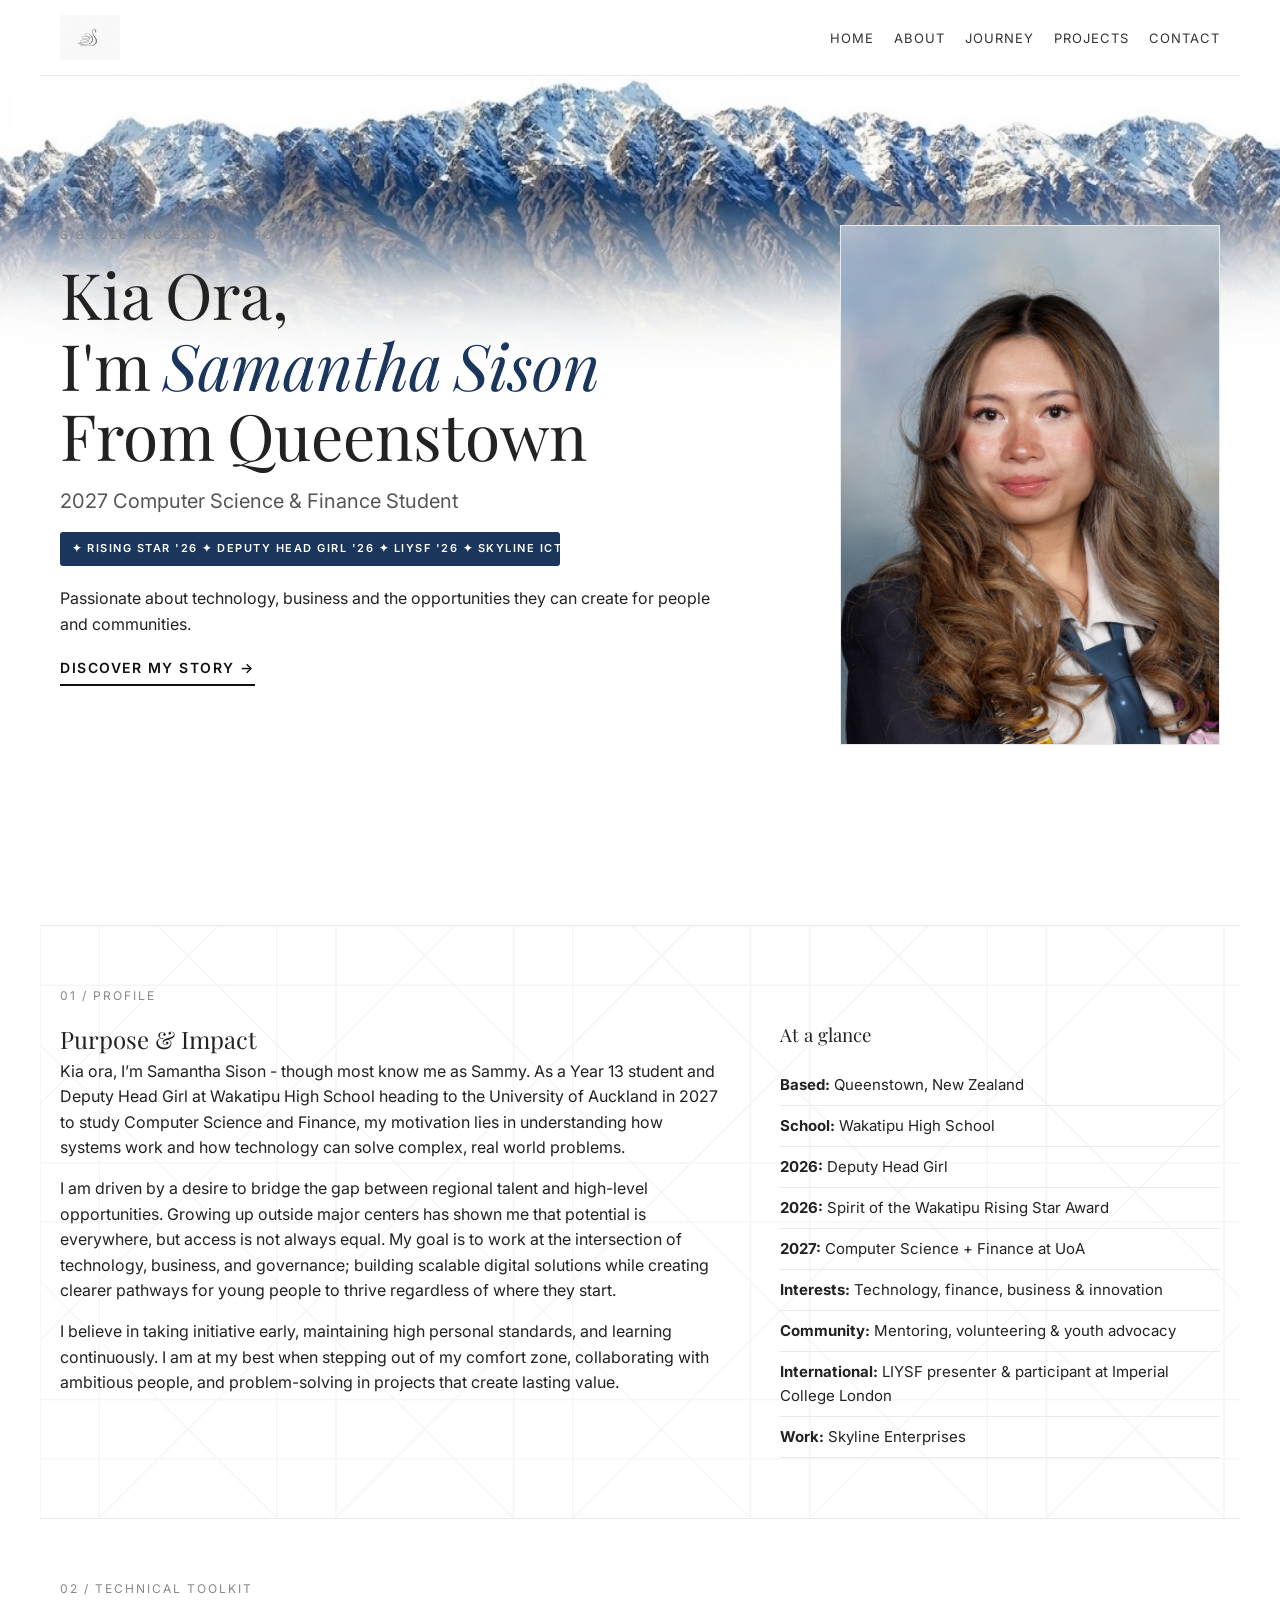
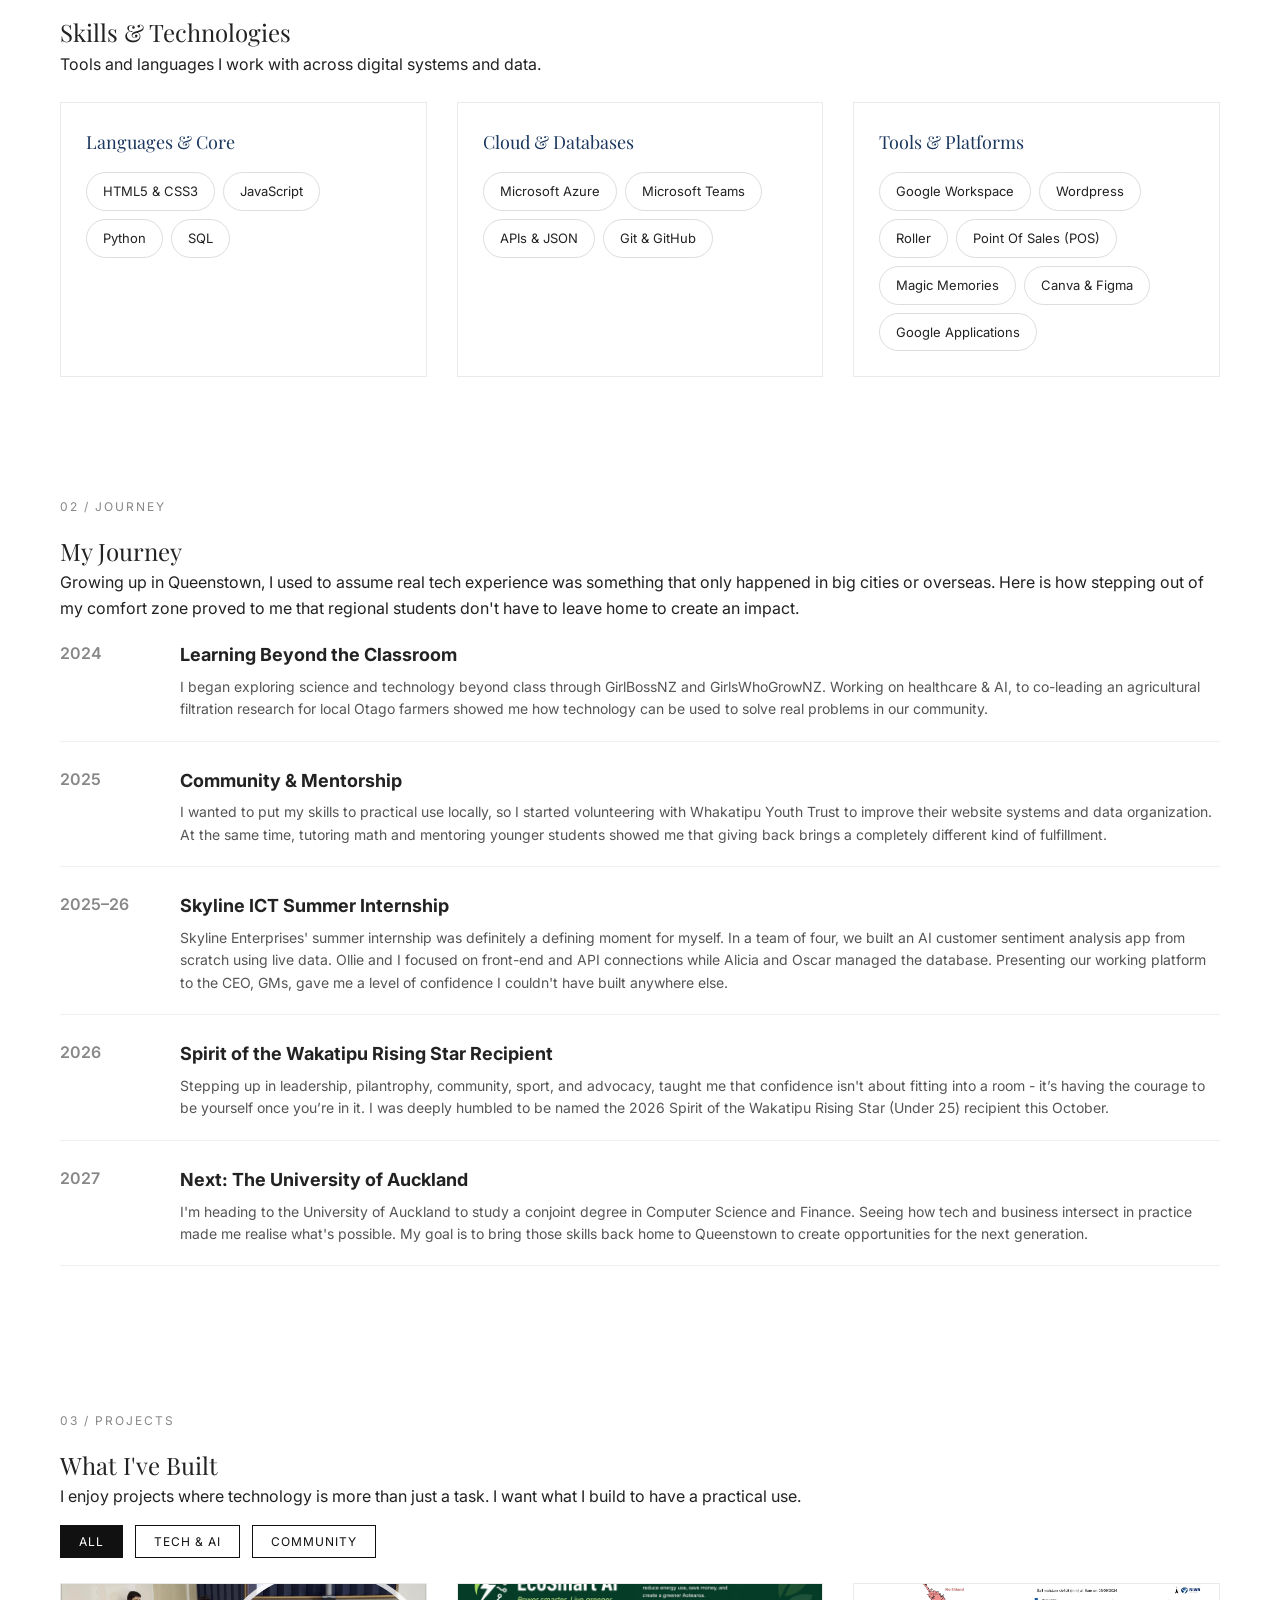
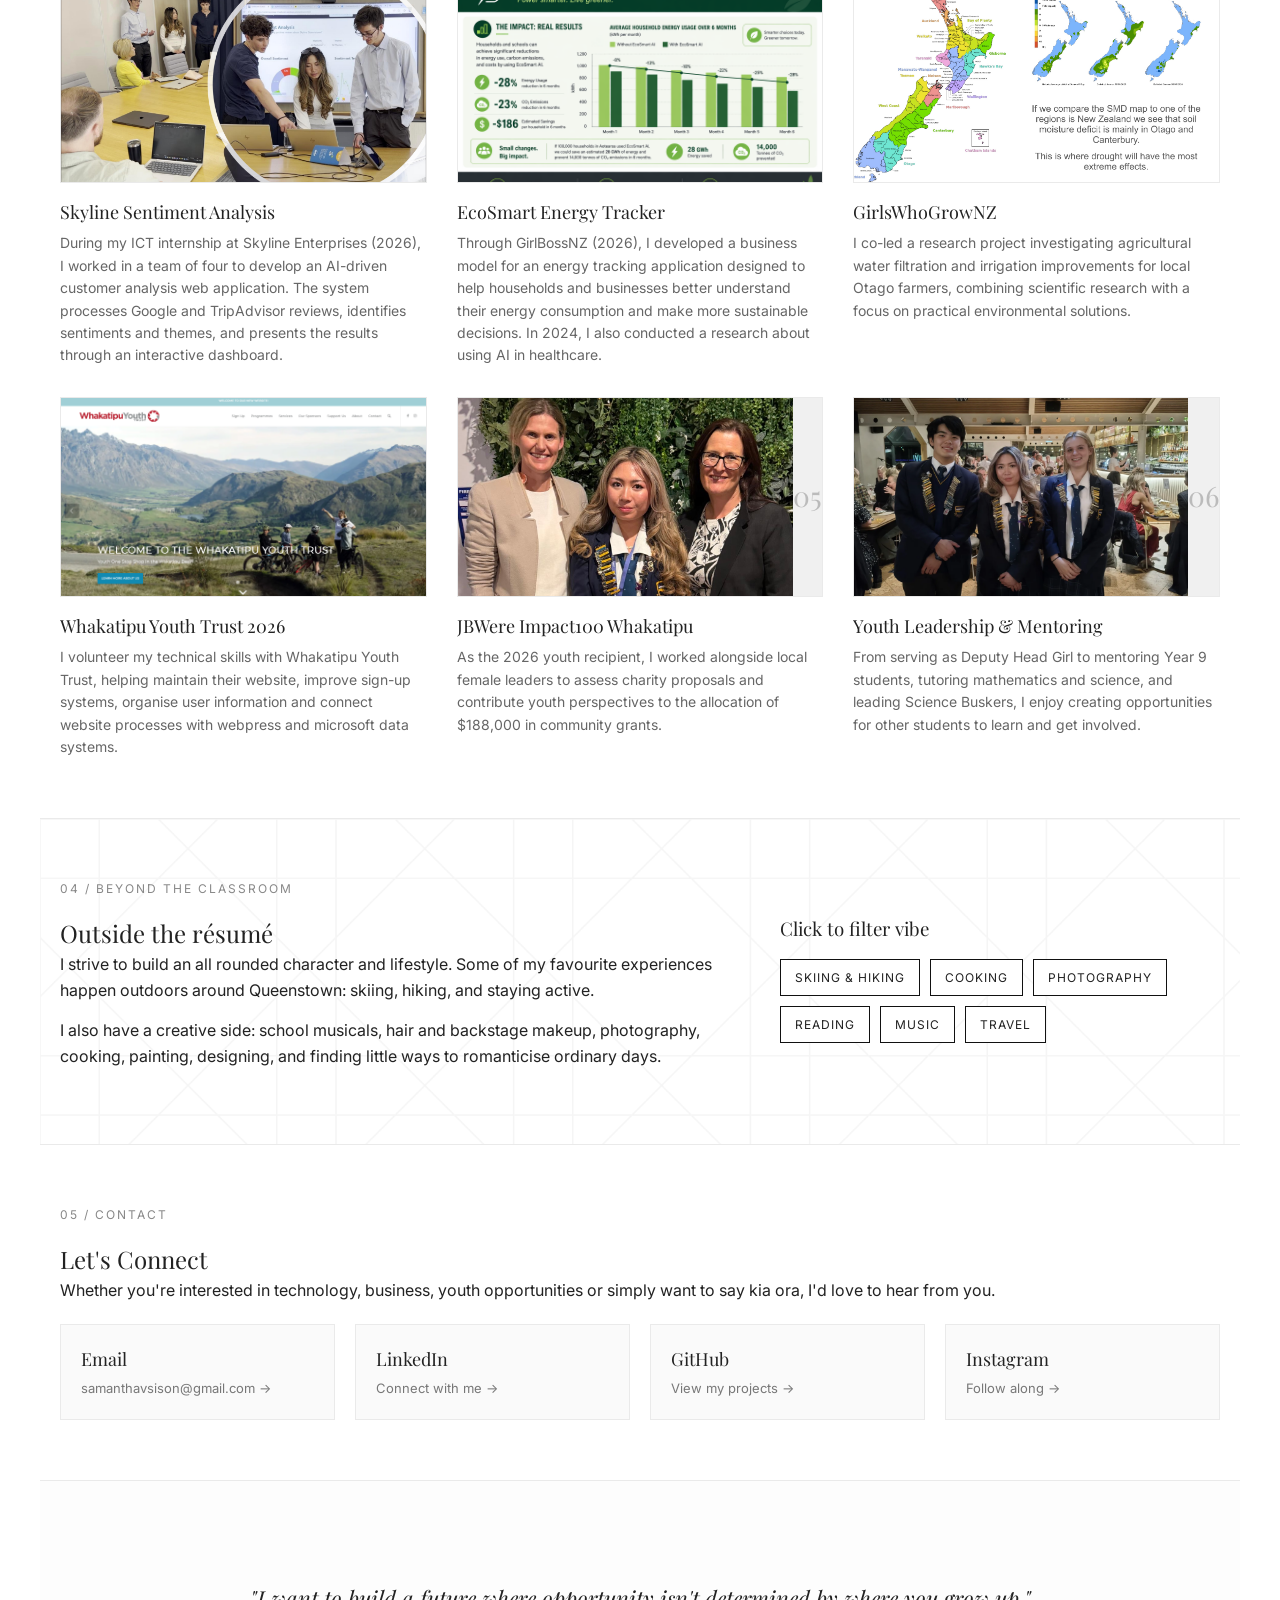
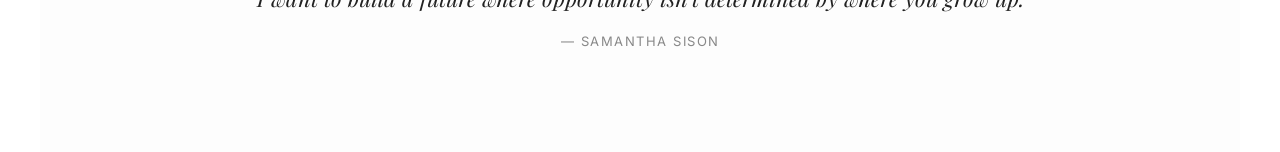
==== notes.html @ 43eec43d "took lido's advice of making my Purpose & Impact section more interesting and interactive." ====
<!DOCTYPE html>
<html lang="en">
<head>
    <meta charset="UTF-8">
    <meta name="viewport" content="width=device-width, initial-scale=1.0">
    <title>Samantha Sison — Portfolio</title>
    
    <!-- Connect Google Fonts -->
    <link rel="preconnect" href="https://fonts.googleapis.com">
    <link rel="preconnect" href="https://fonts.gstatic.com" crossorigin>
    <link href="https://fonts.googleapis.com/css2?family=Inter:wght@300;400;500;600&family=Playfair+Display:ital,wght@0,400;0,600;1,400&display=swap" rel="stylesheet">

    <link rel="stylesheet" href="style.css">
</head>

<body>
    <div id="progress-bar"></div>

    <header>
        <div class="logo-area">
            <img src="assets/portfolio-web-logo.jpg" alt="Samantha Sison Logo" class="logo">
        </div> 
        <nav>
            <ul>
                <li><a href="#hero">Home</a></li>
                <li><a href="#about">About</a></li>
                <li><a href="#journey">Journey</a></li>
                <li><a href="#projects">Projects</a></li>
                <li><a href="#contact">Contact</a></li>
            </ul>
        </nav>
    </header>

    <main>

        <section id="hero">
            <div class="hero-mountain-banner">
                <img src="assets/final-remarkables-mountain.jpg" alt="The Remarkables Mountain Range" class="mountain-img">
            </div>

            <div class="hero-content">
                <span class="section-tag">S/S 2026 PROFESSIONAL PORTFOLIO</span>

                <h1 class="hero-title" id="word-by-word-title">
                    Kia Ora,<br>
                    I'm <em>Samantha Sison</em><br>
                    From Queenstown
                </h1>

                <p class="hero-editorial-lead">2027 Computer Science & Finance Student</p>

                <!-- hero ticker belt chain -->
                <div class="hero-ticker-wrap">
                    <div class="hero-ticker-move">
                        <span>✦ RISING STAR '26 ✦ DEPUTY HEAD GIRL '26 ✦ LIYSF '26 ✦ SKYLINE ICT INTERN '26 ✦</span>
                        <span>✦ RISING STAR '26 ✦ DEPUTY HEAD GIRL '26 ✦ LIYSF '26 ✦ SKYLINE ICT INTERN '26 ✦</span>
                    </div>
                </div>

                <p class="hero-intro">
                    Passionate about technology, business and the opportunities they can create for people and communities.
                </p>

                <a href="#about" class="hero-link">
                    Discover My Story &rarr;
                </a>
            </div>

            <div class="hero-image-wrapper">
                <img src="assets/y13photo.jpeg" alt="Samantha Sison" class="hero-img">
            </div>
        </section>

        
        <!-- section alternate = have the geometric background design. can apply to anything -->
        <section id="about" class="section-about section-alternate">
            <span class="section-tag">01 / Profile</span>

            <div class="about">
                <div class="about-txt reveal">
                    <h2>Purpose & Impact</h2>

                <p>
                    Kia ora, I’m Samantha Sison - though most know me as Sammy. As a Year 13 student 
                    and Deputy Head Girl at Wakatipu High School heading to the University of Auckland 
                    in 2027 to study Computer Science and Finance, my motivation lies in understanding 
                    how systems work and how technology can solve complex, real world problems.
                </p>

                <p>
                    I am driven by a desire to bridge the gap between regional talent and high-level 
                    opportunities. Growing up outside major centers has shown me that potential 
                    is everywhere, but access is not always equal. My goal is to work at the 
                    intersection of technology, business, and governance; building scalable digital solutions 
                    while creating clearer pathways for young people to thrive regardless of where they start.
                </p>

                <p>
                    I believe in taking initiative early, maintaining high personal standards, and learning 
                    continuously. I am at my best when stepping out of my comfort zone, collaborating 
                    with ambitious people, and problem-solving in projects that create lasting value.
                </p>
                </div>

                <div class="contribution reveal">
                    <h3>At a glance</h3>

                    <ul class="contribution-list">
                        <li><strong>Based:</strong> Queenstown, New Zealand</li>
                        <li><strong>School:</strong> Wakatipu High School</li>
                        <li><strong>2026:</strong> Deputy Head Girl</li>
                        <li><strong>2026:</strong> Spirit of the Wakatipu Rising Star Award</li>
                        <li><strong>2027:</strong> Computer Science + Finance at UoA</li>
                        <li><strong>Interests:</strong> Technology, finance, business & innovation</li>
                        <li><strong>Community:</strong> Mentoring, volunteering & youth advocacy</li>
                        <li><strong>International:</strong> LIYSF presenter & participant at Imperial College London</li>
                        <li><strong>Work:</strong> Skyline Enterprises</li>
                    </ul>
                </div>
            </div>
        </section>

        <section id="skills" class="section-skills">
            <span class="section-tag">02 / Technical Toolkit</span>
            <h2>Skills & Technologies</h2>
            <p class="section-intro">Tools and languages I work with across digital systems and data.</p>

            <div class="skills-grid">
                <div class="skill-category reveal">
                    <h3>Languages & Core</h3>
                    <div class="skill-badges">
                        <span class="skill-pill" title="Used in web development & throughout NCEA L1-3">HTML5 & CSS3</span>
                        <span class="skill-pill" title="DOM manipulation, animations & filtering">JavaScript</span>
                        <span class="skill-pill" title="Used in web development, database integraiton, & throughout NCEA L1-3">Python</span>
                        <span class="skill-pill" title="Basic database queries">SQL</span>
                    </div>
                </div>

                <div class="skill-category reveal">
                    <h3>Cloud & Databases</h3>
                    <div class="skill-badges">
                        <span class="skill-pill" title="Azure DB & Blob Storage during Skyline ICT Internship">Microsoft Azure</span>
                        <span class="skill-pill" title="Work responsibility, communication, and organisation at Skyline 2022-2026 ">Microsoft Teams</span>
                        <span class="skill-pill" title="REST API integrations">APIs & JSON</span>
                        <span class="skill-pill" title="Version control & deployment">Git & GitHub</span>
                    </div>
                </div>

                <div class="skill-category reveal">
                    <h3>Tools & Platforms</h3>
                    <div class="skill-badges">
                        <span class="skill-pill" title="Data management with Whakatipu Youth Trust">Google Workspace</span>
                        <span class="skill-pill" title="Website frontend management with Whakatipu Youth Trust">Wordpress</span>
                        <span class="skill-pill" title="Workflow & booking systems">Roller</span>
                        <span class="skill-pill" title="Retail systems">Point Of Sales (POS)</span>
                        <span class="skill-pill" title="Photo Booking & Printing System">Magic Memories</span>
                        <span class="skill-pill" title="Design & presentation tools">Canva & Figma</span>
                        <span class="skill-pill" title="Sheets, Drive, Forms, Sites, Docs, Slides, Calendar, Meet,">Google Applications</span>
                    </div>
                </div>
            </div>
        </section>

       <section id="journey" class="section-journey">
            <span class="section-tag">02 / Journey</span>

            <h2>My Journey</h2>

            <p class="section-intro">
                Growing up in Queenstown, I used to assume real tech experience was something that only happened in big cities or overseas. Here is how stepping out of my comfort zone proved to me that regional students don't have to leave home to create an impact.
            </p>

            <div class="timeline">

                <div class="timeline-element reveal">
                    <div class="time-year">2024</div>

                    <div class="time-content">
                        <h4>Learning Beyond the Classroom</h4>

                        <p>
                            I began exploring science and technology beyond class through GirlBossNZ and GirlsWhoGrowNZ. Working on healthcare & AI, to co-leading an agricultural filtration research for local Otago farmers showed me how technology can be used to solve real problems in our community.
                        </p>
                    </div>
                </div>


                <div class="timeline-element reveal">
                    <div class="time-year">2025</div>

                    <div class="time-content">
                        <h4>Community & Mentorship</h4>

                        <p>
                            I wanted to put my skills to practical use locally, so I started volunteering with Whakatipu Youth Trust to improve their website systems and data organization. At the same time, tutoring math and mentoring younger students showed me that giving back brings a completely different kind of fulfillment.
                        </p>
                    </div>
                </div>


                <div class="timeline-element reveal">
                    <div class="time-year">2025–26</div>

                    <div class="time-content">
                        <h4>Skyline ICT Summer Internship</h4>

                        <p>
                            Skyline Enterprises' summer internship was definitely a defining moment for myself. In a team of four, we built an AI customer sentiment analysis app from scratch using live data. Ollie and I focused on front-end and API connections while Alicia and Oscar managed the database. Presenting our working platform to the CEO, GMs, gave me a level of confidence I couldn't have built anywhere else.
                        </p>
                    </div>
                </div>


                <div class="timeline-element reveal">
                    <div class="time-year">2026</div>

                    <div class="time-content">
                        <h4>Spirit of the Wakatipu Rising Star Recipient</h4>

                        <p>
                            Stepping up in leadership, pilantrophy, community, sport, and advocacy, taught me that confidence isn't about fitting into a room - it’s having the courage to be yourself once you’re in it. I was deeply humbled to be named the 2026 Spirit of the Wakatipu Rising Star (Under 25) recipient this October.
                        </p>
                    </div>
                </div>


                <div class="timeline-element reveal">
                    <div class="time-year">2027</div>

                    <div class="time-content">
                        <h4>Next: The University of Auckland</h4>

                        <p>
                            I'm heading to the University of Auckland to study a conjoint degree in Computer Science and Finance. Seeing how tech and business intersect in practice made me realise what's possible. My goal is to bring those skills back home to Queenstown to create opportunities for the next generation.
                        </p>
                    </div>
                </div>

            </div>
        </section>


        
       <section id="projects" class="section-proj">

            <span class="section-tag">03 / Projects</span>

            <h2>What I've Built</h2>

            <p class="section-intro">
                I enjoy projects where technology is more than just a task.
                I want what I build to have a practical use.
            </p>

            <div class="filter-container">
                <button class="filter-btn active" onclick="filterProjects('all')">All</button>
                <button class="filter-btn" onclick="filterProjects('tech')">Tech & AI</button>
                <button class="filter-btn" onclick="filterProjects('community')">Community</button>
            </div>


            <div class="proj-cards">
                <!-- SKYLINE -->
                <div class="proj-card reveal" data-category="tech">
                    <div class="proj-img">
                        <!-- i removed the link that led to the skyline dashboard because this is privilaged confidential business information. based on the legalities of the concluded sentiments and therefore data. -->
                         <a href="https://skylineenterprises.co.nz/">
                            <img src="assets/skyline-internship.png"
                                alt="Skyline Sentiment Analysis Web Application">
                        </a>
                    </div>

                    <h3 class="proj-name">
                        Skyline Sentiment Analysis 
                    </h3>

                    <p class="proj-desc">
                        During my ICT internship at Skyline Enterprises (2026), I worked in a
                        team of four to develop an AI-driven customer analysis
                        web application. The system processes Google and TripAdvisor
                        reviews, identifies sentiments and themes, and presents the
                        results through an interactive dashboard.
                    </p>
                </div>

                <!-- ECOSMART -->
                <div class="proj-card reveal" data-category="tech">
                    <div class="proj-img">
                        <a href="https://www.girlboss.nz/">
                            <img src="assets/EcoSmartAIgraph.png"
                                alt="EcoSmart Energy Tracker concept">
                        </a>
                    </div>

                    <h3 class="proj-name">
                        EcoSmart Energy Tracker
                    </h3>

                    <p class="proj-desc">
                        Through GirlBossNZ (2026), I developed a business model for an
                        energy tracking application designed to help households and
                        businesses better understand their energy consumption and
                        make more sustainable decisions. In 2024, I also conducted a research about using AI in healthcare.
                    </p>
                </div>

                <!-- GIRLSWHO GROW -->
                <div class="proj-card reveal" data-category="tech">
                    <div class="proj-img">
                        <a href="https://girlswhogrow.co.nz/">
                            <img 
                                src="assets/Girls_who_grow.png"
                                alt="GirlsWhoGrowNZ project"
                            >
                        </a>
                    </div>

                    <h3 class="proj-name">
                        GirlsWhoGrowNZ
                    </h3>

                    <p class="proj-desc">
                        I co-led a research project investigating agricultural water
                        filtration and irrigation improvements for local Otago farmers,
                        combining scientific research with a focus on practical
                        environmental solutions.
                    </p>
                </div>

                <!-- WYT -->
                <div class="proj-card reveal" data-category="community">
                    <div class="proj-img">
                        <a href="https://whakatipuyouthtrust.org.nz/">
                            <img src="assets/WYT.png"
                            alt="Whakatipu Youth Trust">
                        </a>
                    </div>

                    <h3 class="proj-name">
                        Whakatipu Youth Trust 2026
                    </h3>

                    <p class="proj-desc">
                        I volunteer my technical skills with Whakatipu Youth Trust,
                        helping maintain their website, improve sign-up systems,
                        organise user information and connect website processes
                        with webpress and microsoft data systems.
                    </p>
                </div>

                <!-- IMPACT100 -->
                <div class="proj-card reveal" data-category="community">
                    <div class="proj-img">
                        <a href="https://www.impact100whakatipu.org/">
                            <img src="assets/final-impact100.jpg"
                            alt="Impact100 Whakatipu">
                        </a>
                        <div class="proj-num">05</div>
                    </div>

                    <h3 class="proj-name">
                        JBWere Impact100 Whakatipu
                    </h3>

                    <p class="proj-desc">
                        As the 2026 youth recipient, I worked alongside local female
                        leaders to assess charity proposals and contribute youth
                        perspectives to the allocation of $188,000 in community grants.
                    </p>
                </div>

                <!-- LEADERSHIP -->
                <div class="proj-card reveal" data-category="community">
                    <div class="proj-img">
                        <a href="https://www.wakatipu.school.nz/">
                            <img src="assets/winter_gala_head_students_whsfoundation.png"
                            alt="WHSfoundation winter gala">
                        </a>
                        <div class="proj-num">06</div>
                    </div>

                    <h3 class="proj-name">
                        Youth Leadership & Mentoring
                    </h3>

                    <p class="proj-desc">
                        From serving as Deputy Head Girl to mentoring Year 9 students,
                        tutoring mathematics and science, and leading Science Buskers,
                        I enjoy creating opportunities for other students to learn
                        and get involved.
                    </p>
                </div>
            </div>
        </section>

        <section id="interests" class="section-about section-alternate">
            <span class="section-tag">04 / Beyond the Classroom</span>
            <div class="about">
                <div class="about-txt reveal">
                    <h2>Outside the résumé</h2>

                    <p>
                        I strive to build an all rounded character and lifestyle. Some of my favourite experiences happen outdoors around Queenstown: skiing, hiking, and staying active.
                    </p>

                    <p>
                        I also have a creative side: school musicals, hair and backstage makeup, photography, cooking, painting, designing, and finding little ways to romanticise ordinary days.
                    </p>
                </div>

                <div class="contribution reveal">
                    <h3>Click to filter vibe</h3>

                    <div class="hobby-tags">
                        <span class="hobby-tag" onclick="alert('Fresh powder on the Remarkables!')">Skiing & Hiking</span>
                        <span class="hobby-tag" onclick="alert('Always experimenting with new recipes.')">Cooking</span>
                        <span class="hobby-tag" onclick="alert ('capturing moments around Queenstown.')">Photography</span>
                        <span class="hobby-tag" onclick="alert('Always reading a good book.')">Reading</span>
                        <span class="hobby-tag" onclick="alert('Curating playlists daily.')">Music</span>
                        <span class="hobby-tag" onclick="alert('Exploring new cultures and cities.')">Travel</span>
                    </div>
                </div>
            </div>
        </section>

        <section id="contact" class="section-contact">
            <span class="section-tag">05 / Contact</span>
            <h2>Let's Connect</h2>

            <p class="section-intro">
                Whether you're interested in technology, business, youth opportunities
                or simply want to say kia ora, I'd love to hear from you.
            </p>

            <div class="contacts-container">
                <a href="mailto:samanthavsison@gmail.com"
                    class="contact-card">
                    <h3>Email</h3>
                    <p>samanthavsison@gmail.com &rarr;</p>
                </a>

                <a href="https://www.linkedin.com/in/samantha-sison-a7878031a"
                    target="_blank"
                    class="contact-card">
                    <h3>LinkedIn</h3>
                    <p>Connect with me &rarr;</p>
                </a>

                <a href="https://github.com/22ssison"
                    target="_blank"
                    class="contact-card">
                    <h3>GitHub</h3>
                    <p>View my projects &rarr;</p>
                </a>

                <a href="https://www.instagram.com/samanthassison"
                    target="_blank"
                    class="contact-card">
                    <h3>Instagram</h3>
                    <p>Follow along &rarr;</p>
                </a>
            </div>
        </section>

        <section id="quote" class="section-quote">
            <div class="quote-container">
                <p class="txt">"I want to build a future where opportunity isn't determined by where you grow up."</p>
                <p class="sub-txt">— Samantha Sison</p>
            </div>
        </section>

    </main>

    <script src="script.js"></script>
</body>
</html>
---- style.css ----
:root {
    --font-serif: 'Playfair Display', serif;
    --font-sans: 'Inter', sans-serif;
}

* {
    margin: 0;
    padding: 0;
    box-sizing: border-box;
}

html {
    scroll-behavior: smooth;
    scroll-padding-top: 80px;
}

body {
    margin: 0;
    font-family: var(--font-sans);
    color: #222222;
    background: #ffffff;
    line-height: 1.6;
}

h1, h2, h3, .txt {
    font-family: var(--font-serif);
    font-weight: 400;
}

header, main section {
    max-width: 1200px;
    margin: 0 auto;
    padding: 60px 20px;
}

header {
    display: flex;
    justify-content: space-between;
    align-items: center;
    padding-top: 15px;
    padding-bottom: 15px;
    border-bottom: 1px solid #eaeaea;
}

.logo {
    max-width: 60px;
    height: auto;
    display: block;
}

nav ul {
    list-style: none;
    display: flex;
    gap: 20px;
}

nav ul li a {
    text-decoration: none;
    color: #333333;
    font-size: 13px;
    text-transform: uppercase;
    letter-spacing: 1px;
    transition: opacity 0.2s ease, color 0.2s ease;
}

nav ul li a:hover {
    opacity: 0.6;
    color: #666666;
}

/* --- Scroll progress bar --- */
#progress-bar {
    position: fixed;
    top: 0;
    left: 0;
    height: 3px;
    background-color: #111111;
    width: 0%;
    z-index: 9999;
    transition: width 0.1s ease-out;
}

.section-alternate {
    background-image: url('./assets/CD-subtle-white-geometric-background.png');
    border-top: 1px solid #eaeaea;
    border-bottom: 1px solid #eaeaea;
}

/* section label */
.section-tag {
    display: block;
    font-size: 12px;
    text-transform: uppercase;
    letter-spacing: 2px;
    color: #888888;
    margin-bottom: 15px;
}

/* Hero Section */
#hero {
    max-width: 1200px;
    margin: 0 auto;
    padding: 20px 20px 100px 20px;
    display: grid;
    grid-template-columns: 1.2fr 0.8fr; 
    gap: 40px;
    align-items: start;
    position: relative;
}

.hero-mountain-banner {
    grid-column: 1 / -1;
    width: 100vw;
    position: relative;
    left: 50%;
    right: 50%;
    margin-left: -50vw;
    margin-right: -50vw;
    margin-top: -20px;
    margin-bottom: -120px;
    z-index: 1;
    overflow: hidden;

    /* gradient fade of mountain range into white */
    -webkit-mask-image: linear-gradient(to bottom, rgba(0,0,0,1) 40%, rgba(0,0,0,0) 100%);
    mask-image: linear-gradient(to bottom, rgba(0,0,0,1) 40%, rgba(0,0,0,0) 100%);
}

.mountain-img {
    width: 100%;
    height: auto;
    display: block;
    object-fit: contain;
}

.hero-content, 
.hero-image-wrapper {
    position: relative;
    z-index: 2;
    transform: translateY(-80px); /* Adjust this value (e.g. -100px or -120px) to move it higher */
}

.hero-title {
    font-size: 64px;
    margin: 15px 0;
    line-height: 1.1;
}

.hero-title em {
    font-style: italic;
    font-weight: 400;
    color: #1a365d; 
}

.hero-editorial-lead {
    font-size: 20px;
    color: #555555;
    margin-bottom: 10px;
}

/* Animation appearing title text (word by word) */
.hero-title span.word {
    display: inline-block;
    opacity: 0;
    transform: translateY(10px);
    transition: opacity 0.4s ease, transform 0.4s ease;
    margin-right: 12px;
}

.hero-title span.word.visible {
    opacity: 1;
    transform: translateY(0);
}

/* Hero Vertical Rectangle */
.hero-image-wrapper {
    width: 100%;
    max-width: 380px; 
    height: 520px; 
    overflow: hidden;
    border: 1px solid #eaeaea;
    justify-self: end;
    background: #ffffff;
}

.hero-img {
    width: 100%;
    height: 100%;
    object-fit: cover;
    object-position: center;
    display: block;
    transition: transform 0.6s ease;
}

.hero-image-wrapper:hover .hero-img {
    transform: scale(1.03);
}

.hero-roles {
    font-size: 14px;
    text-transform: uppercase;
    letter-spacing: 1.5px;
    font-weight: 600;
    margin: 15px 0 30px 0;
    color: #111111;
}

.hero-link {
    display: inline-block;
    margin-top: 20px;
    text-decoration: none;
    color: #111111;
    font-size: 14px;
    text-transform: uppercase;
    letter-spacing: 1.5px;
    font-weight: 600;
    border-bottom: 2px solid #111111;
    padding-bottom: 4px;
    transition: opacity 0.2s ease;
}

.hero-link:hover {
    opacity: 0.6;
}

/* About section */
.about {
    display: grid;
    grid-template-columns: 1.2fr 0.8fr;
    gap: 60px;
}

.about-txt p {
    margin-bottom: 15px;
}

.contribution-list {
    list-style: none;
    margin-top: 15px;
}

.contribution-list li {
    padding: 8px 0;
    border-bottom: 1px solid #eaeaea;
    font-size: 15px;
}

/* Timeline / Journey */
.timeline {
    margin-top: 20px;
}

.timeline-element {
    display: grid;
    grid-template-columns: 100px 1fr;
    gap: 20px;
    margin-bottom: 25px;
    padding-bottom: 20px;
    border-bottom: 1px solid #f0f0f0;
}

.timeline-element:hover {
    border-color: #1a365d;
    transform: translateX(5px);
}

.time-year {
    font-weight: 600;
    color: #888888;
}

.timeline-element h4 {
    font-size: 18px;
    margin-bottom: 6px;
}

.timeline-element p {
    font-size: 14px;
    color: #555555;
}

/* Interactive Hobby Tags */
.hobby-tags {
    display: flex;
    flex-wrap: wrap;
    gap: 10px;
    margin-top: 15px;
}

.hobby-tag {
    display: inline-block;
    padding: 8px 14px;
    background: #ffffff;
    border: 1px solid #111111;
    font-size: 12px;
    text-transform: uppercase;
    letter-spacing: 1px;
    cursor: pointer;
    transition: all 0.2s ease;
}

.hobby-tag:hover {
    background: #1a365d;
    color: #ffffff;
    border-color: #1a365d;
}

/* Projects grid */
.proj-cards {
    display: grid;
    grid-template-columns: repeat(3, 1fr);
    gap: 30px;
    margin-top: 20px;
}

.proj-card {
    overflow: hidden;
    transition: transform 0.3s ease, box-shadow 0.3s ease;
    cursor: pointer;
}

.proj-card:hover {
    transform: translateY(-5px);
}

.proj-img {
    background: #f0f0f0;
    width: 100%;
    height: 200px; 
    border: 1px solid #eaeaea;
    margin-bottom: 15px;
    position: relative;
    overflow: hidden;
    padding: 0;
    display: flex;
    align-items: center;
    justify-content: center;
}

.proj-img a {
    display: block;
    width: 100%;
    height: 100%;
}

.proj-img img {
    width: 100%;
    height: 100%;
    object-fit: cover;
    object-position: center; 
    display: block;
}

.proj-num {
    font-family: var(--font-serif);
    font-size: 28px;
    color: #bbbbbb;
    display: inline-block;
    transition: transform 0.5s ease;
}

.proj-card:hover .proj-num {
    transform: scale(1.15);
}

.proj-name {
    font-size: 18px;
    margin-bottom: 6px;
}

.proj-desc {
    color: #666666;
    font-size: 14px;
}

/* Filtering buttons */
.filter-container {
    display: flex;
    gap: 12px;
    margin-top: 15px;
    margin-bottom: 25px;
}

.filter-btn {
    background-color: #ffffff;
    color: #111111;
    border: 1px solid #111111;
    padding: 8px 18px;
    font-family: var(--font-sans);
    font-size: 12px;
    text-transform: uppercase;
    letter-spacing: 1px;
    cursor: pointer;
    transition: background-color 0.3s ease, color 0.3s ease, transform 0.2s ease;
}

.filter-btn:hover,
.filter-btn.active {
    background-color: #111111;
    color: #ffffff;
}

/* Contacts */
.contacts-container {
    display: grid;
    grid-template-columns: repeat(4, 1fr);
    gap: 20px;
    margin-top: 20px;
}

.contact-card {
    background: #fafafa;
    padding: 20px;
    border: 1px solid #eaeaea;
    text-decoration: none;
    color: inherit;
    transition: border-color 0.2s ease, background 0.2s ease, transform 0.2s ease;
}

.contact-card:hover {
    border-color: #111111;
    background: #ffffff;
    transform: translateY(-3px);
}

.contact-card h3 {
    font-size: 18px;
    margin-bottom: 5px;
}

.contact-card p {
    font-size: 13px;
    color: #777777;
}

/* Quote section */
.section-quote {
    padding: 100px 20px;
    text-align: center;
    background: #fdfdfd;
    border-top: 1px solid #eaeaea;
}

.quote-container {
    max-width: 800px;
    margin: 0 auto;
}

.quote-container .txt {
    font-size: 22px;
    font-style: italic;
    line-height: 1.6;
    margin-bottom: 15px;
}

.quote-container .sub-txt {
    font-size: 13px;
    text-transform: uppercase;
    letter-spacing: 1.5px;
    color: #888888;
}

/* Scroll reveal animation */
.reveal {
    opacity: 0;
    transform: translateY(30px);
    transition: opacity 0.8s ease, transform 0.8s ease;
}

.reveal.active {
    opacity: 1;
    transform: translateY(0);
}

/* Mobile responsiveness */
@media (max-width: 768px) {
    header {
        flex-direction: column;
        gap: 15px;
    }

    #hero {
        grid-template-columns: 1fr;
        padding: 0 20px 40px 20px;
        gap: 30px;
    }

    .hero-title {
        font-size: 42px;
    }

    .hero-image-wrapper {
        justify-self: center;
        max-width: 100%;
        height: 420px;
    }

    .about {
        grid-template-columns: 1fr;
        gap: 30px;
    }

    .proj-cards, .contacts-container {
        grid-template-columns: 1fr;
    }
}

/* Interactive sparkle animation */
@keyframes sparkleFade {
    0%, 100% { opacity: 0.2; transform: scale(0.9); }
    50% { opacity: 1; transform: scale(1.1); }
}

.sparkle {
    display: inline-block;
    color: #1a365d;
    animation: sparkleFade 2s infinite ease-in-out;
    margin-right: 4px;
}

/* Skills & Tools Section Layout */
.skills-grid {
    display: grid;
    grid-template-columns: repeat(3, 1fr);
    gap: 30px;
    margin-top: 25px;
}

.skill-category {
    background: #ffffff;
    border: 1px solid #eaeaea;
    padding: 25px;
    transition: transform 0.3s ease, border-color 0.3s ease;
}

.skill-category:hover {
    transform: translateY(-4px);
    border-color: #1a365d;
}

.skill-category h3 {
    font-size: 18px;
    margin-bottom: 15px;
    color: #1a365d;
}

.skill-badges {
    display: flex;
    flex-wrap: wrap;
    gap: 8px;
}

/* Individual Skill Pill & Instant Tooltip */
.skill-pill {
    position: relative;
    display: inline-block;
    font-size: 13px;
    padding: 8px 16px;
    background: #ffffff;
    border: 1px solid #dddddd;
    border-radius: 20px;
    cursor: pointer;
    transition: all 0.2s ease;
}

.skill-pill:hover {
    background: #1a365d;
    color: #ffffff;
    border-color: #1a365d;
    transform: scale(1.05);
    z-index: 100; /* bring the hovered pill + tooltip to front */
}

.skill-tooltip {
    visibility: hidden;
    opacity: 0;
    position: absolute;
    bottom: -32px;
    left: 50%;
    transform: translateX(-50%);
    background-color: #111111;
    color: #ffffff;
    font-size: 10px;
    padding: 4px 8px;
    border-radius: 4px;
    white-space: nowrap;
    z-index: 101; /* tooltip always on top */
    transition: opacity 0.2s ease;
    pointer-events: none;
    letter-spacing: 0.5px;
    text-transform: none;
}

.skill-pill:hover .skill-tooltip {
    visibility: visible;
    opacity: 0.9;
}

/* mobile devices adaptation */
@media (max-width: 768px) {
    .skills-grid {
        grid-template-columns: 1fr;
    }
}

/* Hero belt chain */
.hero-ticker-wrap {
    width: 100%;
    max-width: 500px; /* width constrain = to text column w */
    overflow: hidden;
    white-space: nowrap;
    background: #1a365d;
    color: #ffffff;
    padding: 8px 12px;
    margin: 15px 0 20px 0;
    font-size: 11px;
    letter-spacing: 1.5px;
    text-transform: uppercase;
    font-weight: 600;
    border-radius: 3px;
}

.hero-ticker-move {
    display: inline-block;
    animation: tickerScroll 25s linear infinite;
}

.hero-ticker-move span {
    padding-right: 30px;
}

@keyframes tickerScroll {
    0% { transform: translate3d(0, 0, 0); }
    100% { transform: translate3d(-50%, 0, 0); }
}

/* button hover + sparkle*/
.hero-link {
    display: inline-block;
    margin-top: 20px;
    text-decoration: none;
    color: #111111;
    font-size: 14px;
    text-transform: uppercase;
    letter-spacing: 1.5px;
    font-weight: 600;
    border-bottom: 2px solid #111111;
    padding-bottom: 4px;
    transition: all 0.3s ease;
}

.hero-link:hover {
    background-color: #1a365d;
    color: #ffffff;
    padding: 10px 18px;
    border-radius: 4px;
    border-bottom: 2px solid #1a365d;
    transform: scale(1.05);
}

/* glowing sparkle animation */
@keyframes sparklePulse {
    0%, 100% { opacity: 0.4; transform: scale(0.95); }
    50% { opacity: 1; transform: scale(1.2); }
}

.sparkle-win {
    color: #1a365d;
    display: inline-block;
    animation: sparklePulse 2s infinite ease-in-out;
    margin-right: 6px;
    font-weight: bold;
}

/* make each at a glance element orbit around the main text. */
.about-orbital-container {
    position: relative;
    max-width: 1000px;
    margin: 40px auto;
    padding: 60px 40px;
    background: #ffffff;
    border: 1px solid #eaeaea;
    box-shadow: 0 10px 40px rgba(0,0,0,0.02);
}

.about-center-txt {
    max-width: 650px;
    margin: 0 auto;
    text-align: center;
    position: relative;
    z-index: 2;
}

.about-center-txt h2 {
    margin-bottom: 25px;
    font-size: 32px;
}

.about-center-txt p {
    margin-bottom: 20px;
    font-size: 15px;
    color: #444444;
    line-height: 1.7;
}

/* Floating Orbit Skill/Fact Badges */
.orbital-badge-wrap {
    position: absolute;
    z-index: 3;
}

.orbital-pill {
    display: inline-block;
    padding: 8px 16px;
    background: #ffffff;
    border: 1px solid #1a365d;
    color: #1a365d;
    font-size: 12px;
    font-weight: 600;
    text-transform: uppercase;
    letter-spacing: 1px;
    border-radius: 30px;
    cursor: pointer;
    box-shadow: 0 4px 15px rgba(26, 54, 93, 0.08);
    transition: all 0.3s ease;
    position: relative;
}

.orbital-pill:hover {
    background: #1a365d;
    color: #ffffff;
    transform: scale(1.08);
}

/* Tooltip popup on hover */
.orbital-pill .orbital-tooltip {
    visibility: hidden;
    opacity: 0;
    position: absolute;
    bottom: 125%;
    left: 50%;
    transform: translateX(-50%);
    background: #111111;
    color: #ffffff;
    font-size: 11px;
    padding: 6px 12px;
    border-radius: 4px;
    white-space: nowrap;
    z-index: 10;
    transition: opacity 0.2s ease;
    pointer-events: none;
    letter-spacing: 0.5px;
    text-transform: none;
}

.orbital-pill:hover .orbital-tooltip {
    visibility: visible;
    opacity: 1;
}

/* Positioning badges around the center box */
.badge-1 { top: 30px; left: 40px; }
.badge-2 { top: 30px; right: 40px; }
.badge-3 { top: 45%; left: 10px; }
.badge-4 { top: 45%; right: 10px; }
.badge-5 { bottom: 40px; left: 60px; }
.badge-6 { bottom: 40px; right: 60px; }
.badge-7 { top: 15px; left: 45%; }
.badge-8 { bottom: 15px; left: 45%; }

/*  mobile devices screens */
@media (max-width: 900px) {
    .orbital-badge-wrap {
        position: static;
        display: inline-block;
        margin: 5px;
    }
    .about-orbital-container {
        padding: 30px 20px;
        text-align: center;
    }
    .orbital-badge-container {
        display: flex;
        flex-wrap: wrap;
        justify-content: center;
        gap: 10px;
        margin-top: 30px;
    }
}
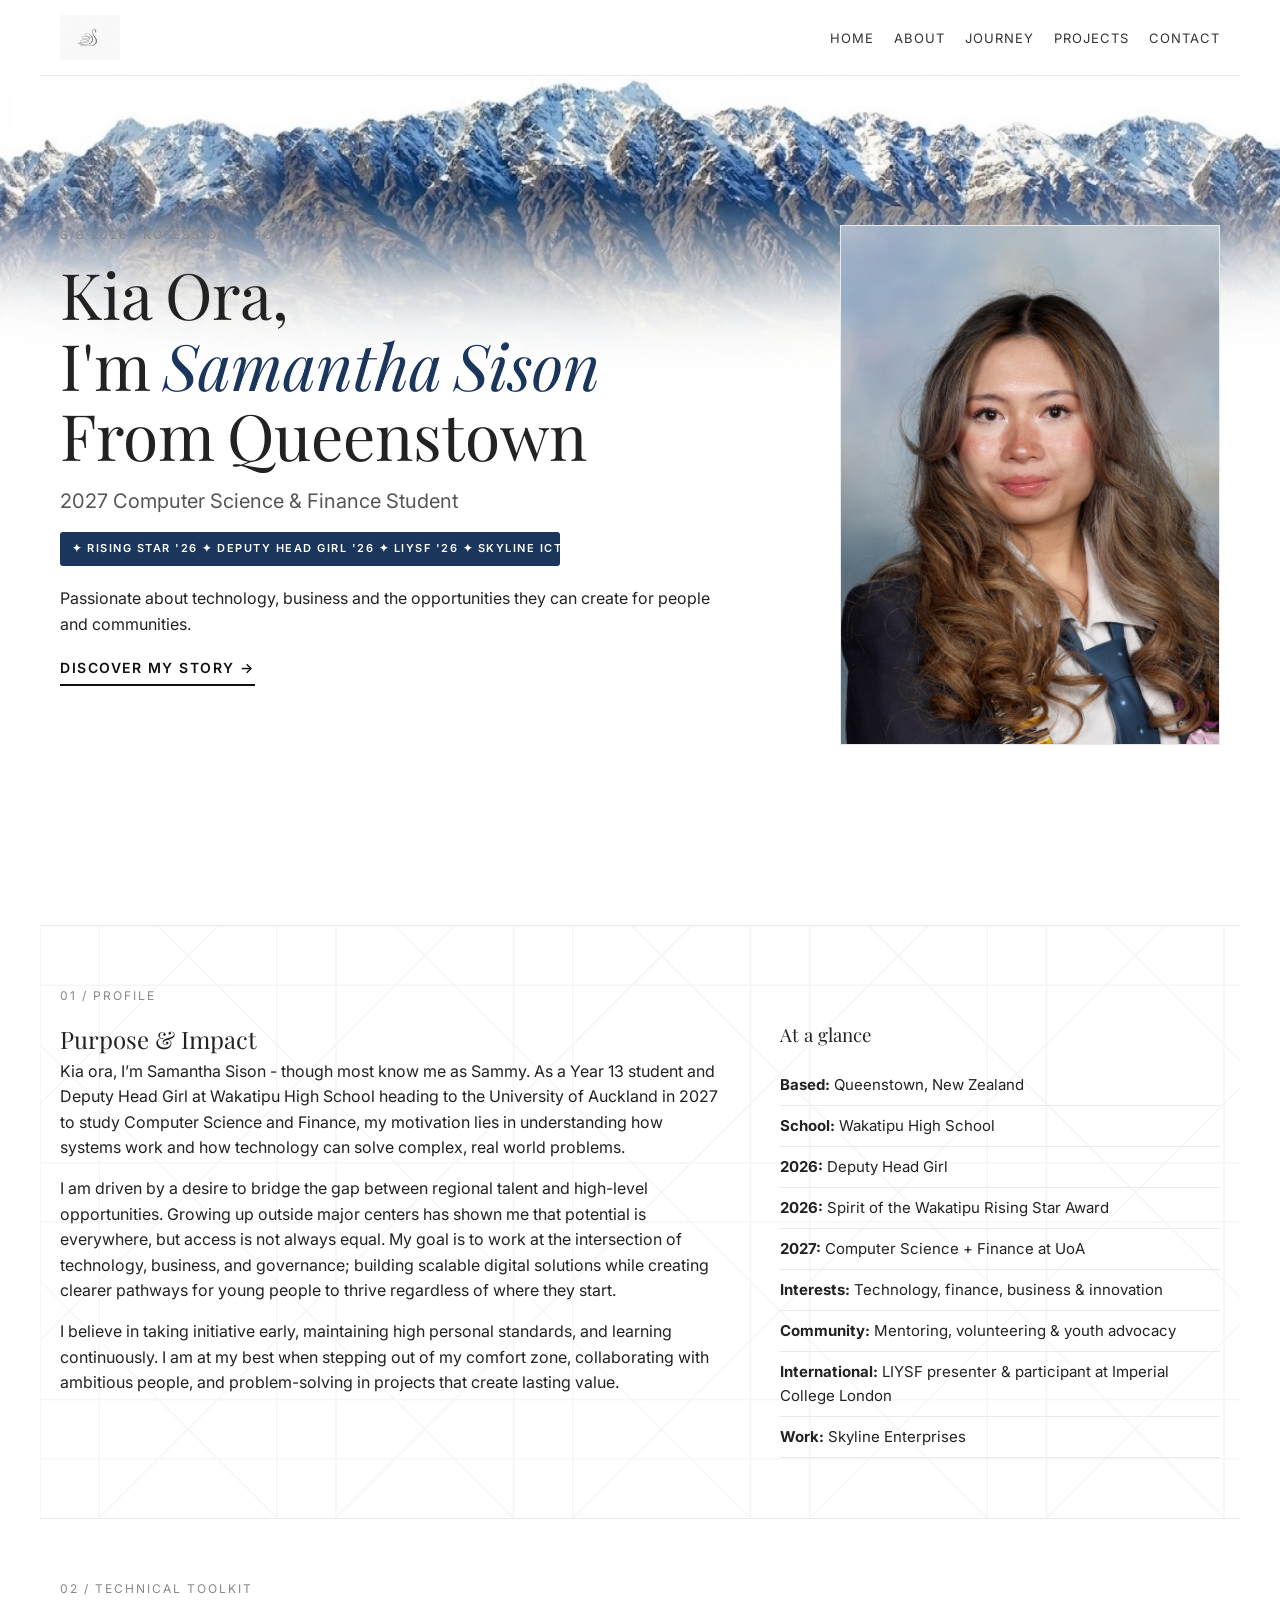
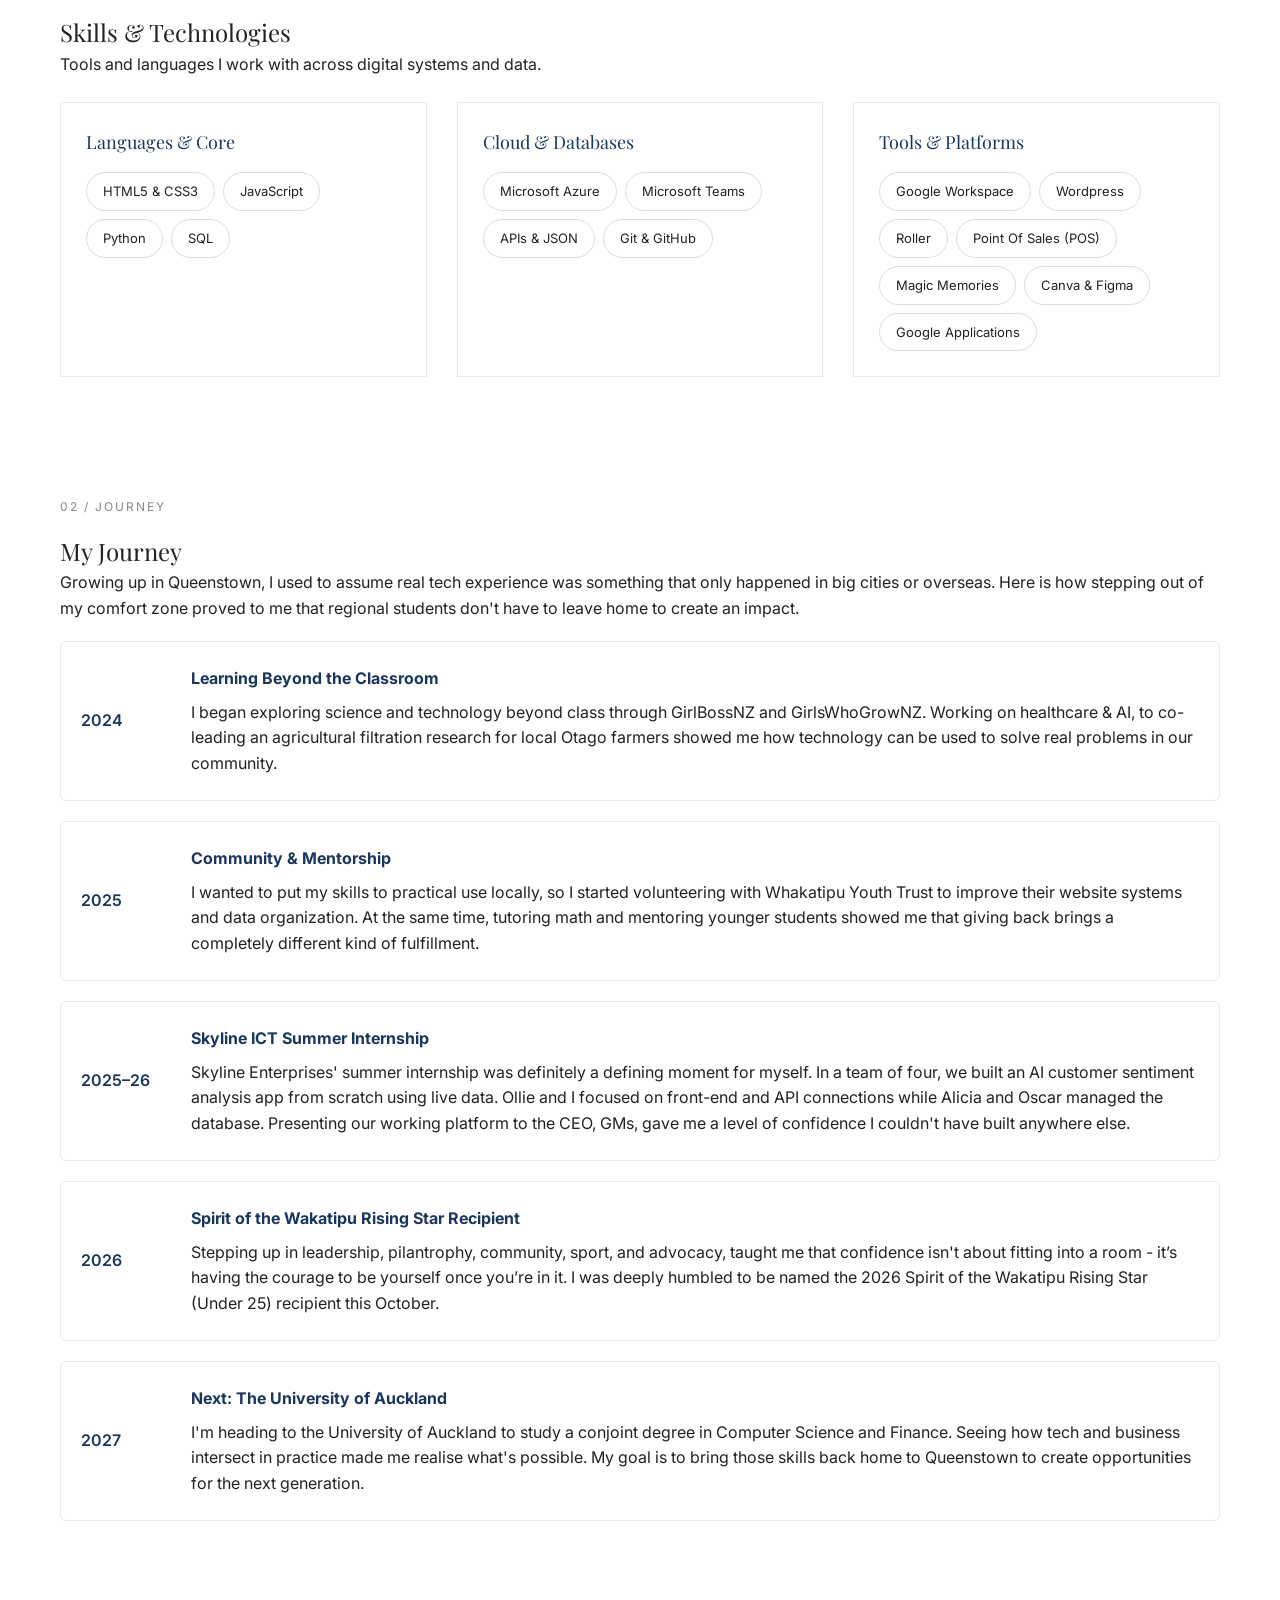
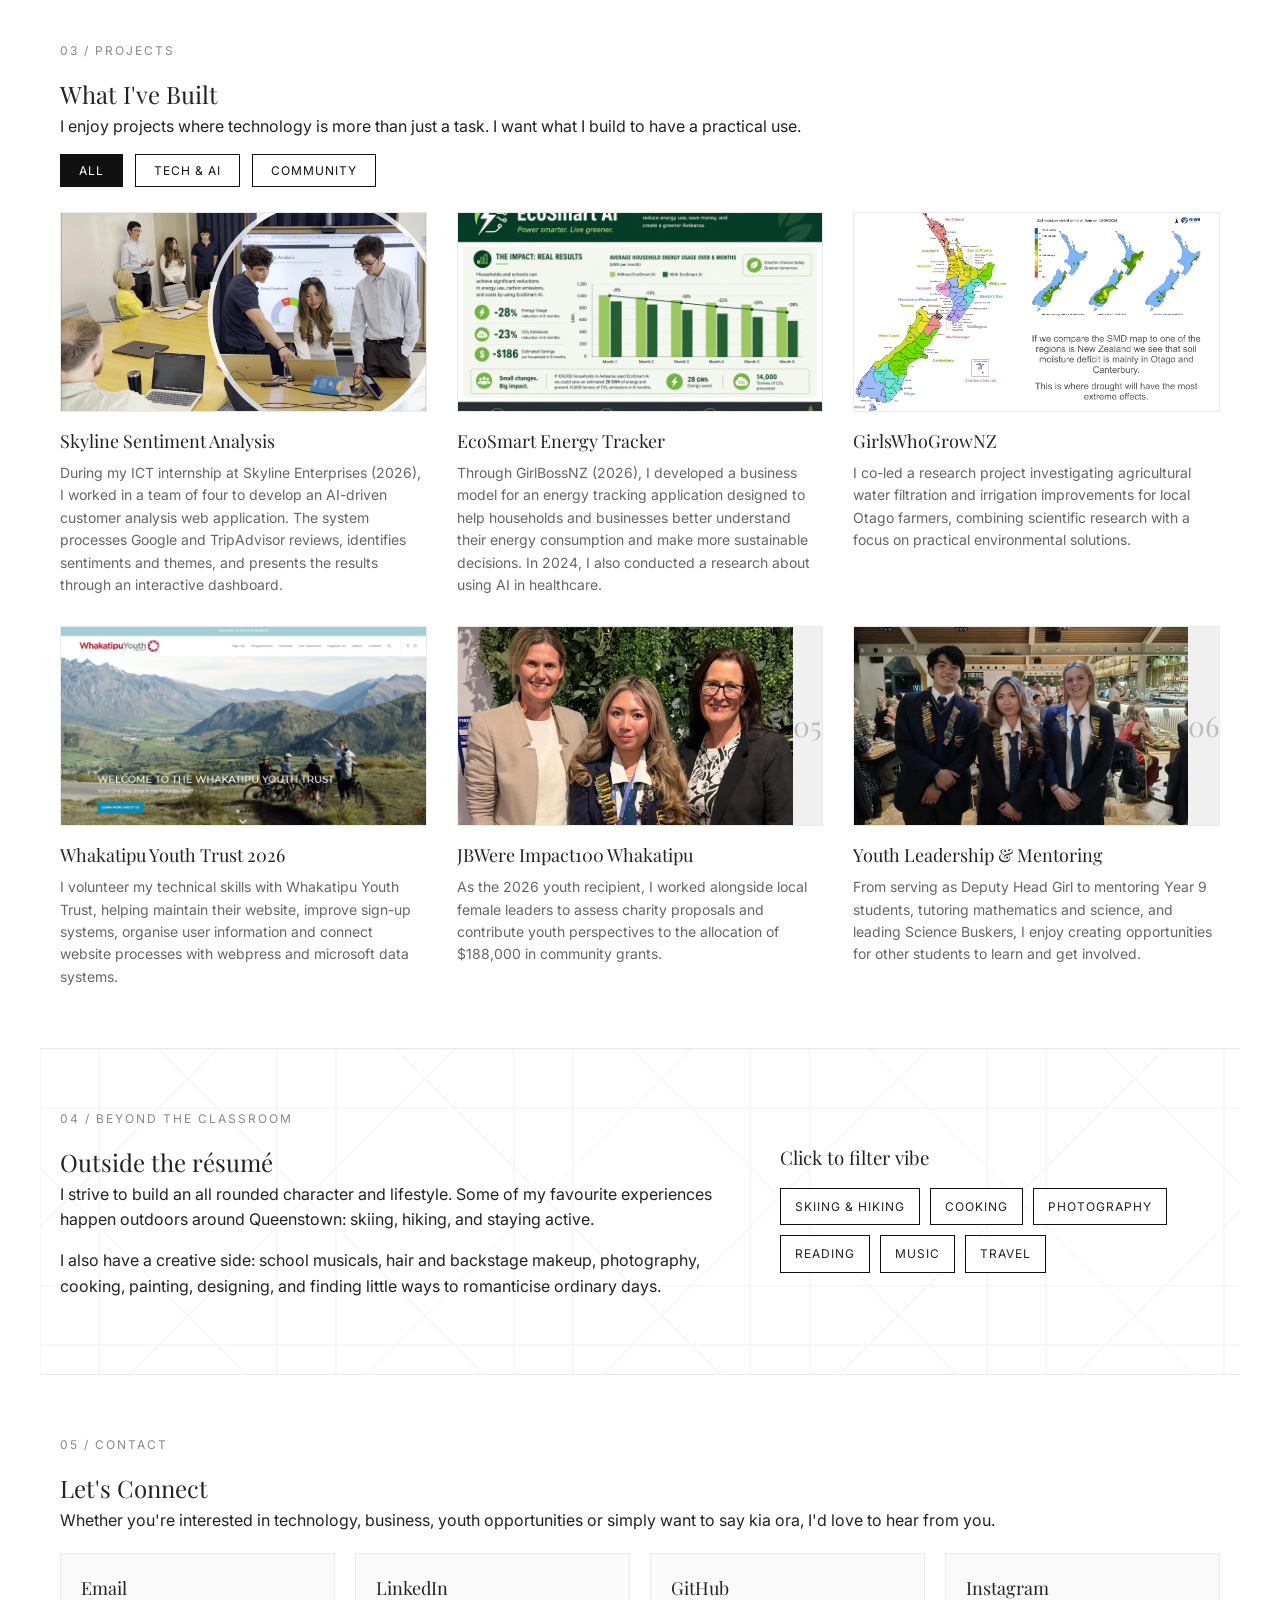
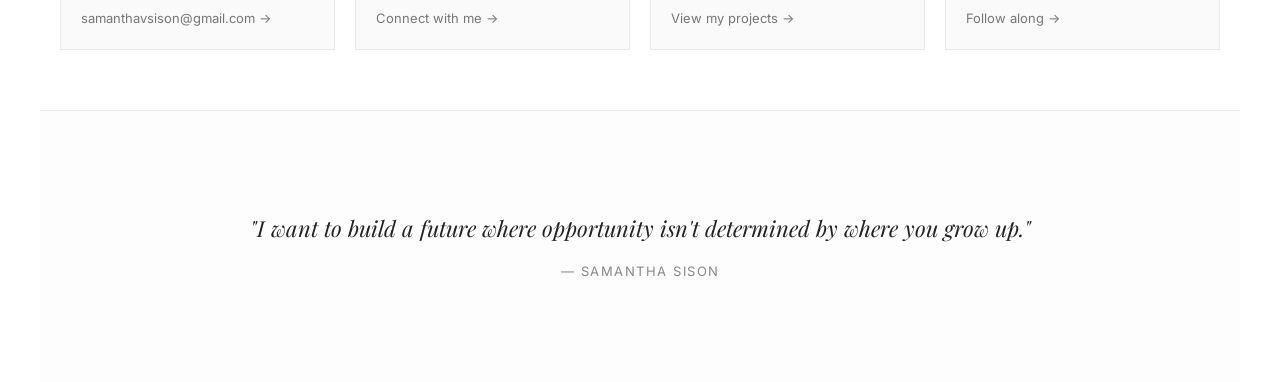
==== commit 8a136b7c: "enhanced journey section by adding navy background and white text contrast on timeline hover and add" ====
--- a/notes.html
+++ b/notes.html
@@ -473,4 +473,5 @@
 
     <script src="script.js"></script>
 </body>
-</html>+</html>
+
--- a/style.css
+++ b/style.css
@@ -46,6 +46,12 @@
     max-width: 60px;
     height: auto;
     display: block;
+    transition: transform 0.3s ease, filter 0.3s ease;
+}
+
+.logo:hover {
+    transform: rotate(5deg) scale(1.08);
+    filter: brightness(1.1);
 }
 
 nav ul {
@@ -65,7 +71,7 @@
 
 nav ul li a:hover {
     opacity: 0.6;
-    color: #666666;
+    color: #1a365d;
 }
 
 /* --- Scroll progress bar --- */
@@ -74,7 +80,7 @@
     top: 0;
     left: 0;
     height: 3px;
-    background-color: #111111;
+    background-color: #1a365d;
     width: 0%;
     z-index: 9999;
     transition: width 0.1s ease-out;
@@ -205,408 +211,10 @@
     color: #111111;
 }
 
-.hero-link {
-    display: inline-block;
-    margin-top: 20px;
-    text-decoration: none;
-    color: #111111;
-    font-size: 14px;
-    text-transform: uppercase;
-    letter-spacing: 1.5px;
-    font-weight: 600;
-    border-bottom: 2px solid #111111;
-    padding-bottom: 4px;
-    transition: opacity 0.2s ease;
-}
-
-.hero-link:hover {
-    opacity: 0.6;
-}
-
-/* About section */
-.about {
-    display: grid;
-    grid-template-columns: 1.2fr 0.8fr;
-    gap: 60px;
-}
-
-.about-txt p {
-    margin-bottom: 15px;
-}
-
-.contribution-list {
-    list-style: none;
-    margin-top: 15px;
-}
-
-.contribution-list li {
-    padding: 8px 0;
-    border-bottom: 1px solid #eaeaea;
-    font-size: 15px;
-}
-
-/* Timeline / Journey */
-.timeline {
-    margin-top: 20px;
-}
-
-.timeline-element {
-    display: grid;
-    grid-template-columns: 100px 1fr;
-    gap: 20px;
-    margin-bottom: 25px;
-    padding-bottom: 20px;
-    border-bottom: 1px solid #f0f0f0;
-}
-
-.timeline-element:hover {
-    border-color: #1a365d;
-    transform: translateX(5px);
-}
-
-.time-year {
-    font-weight: 600;
-    color: #888888;
-}
-
-.timeline-element h4 {
-    font-size: 18px;
-    margin-bottom: 6px;
-}
-
-.timeline-element p {
-    font-size: 14px;
-    color: #555555;
-}
-
-/* Interactive Hobby Tags */
-.hobby-tags {
-    display: flex;
-    flex-wrap: wrap;
-    gap: 10px;
-    margin-top: 15px;
-}
-
-.hobby-tag {
-    display: inline-block;
-    padding: 8px 14px;
-    background: #ffffff;
-    border: 1px solid #111111;
-    font-size: 12px;
-    text-transform: uppercase;
-    letter-spacing: 1px;
-    cursor: pointer;
-    transition: all 0.2s ease;
-}
-
-.hobby-tag:hover {
-    background: #1a365d;
-    color: #ffffff;
-    border-color: #1a365d;
-}
-
-/* Projects grid */
-.proj-cards {
-    display: grid;
-    grid-template-columns: repeat(3, 1fr);
-    gap: 30px;
-    margin-top: 20px;
-}
-
-.proj-card {
-    overflow: hidden;
-    transition: transform 0.3s ease, box-shadow 0.3s ease;
-    cursor: pointer;
-}
-
-.proj-card:hover {
-    transform: translateY(-5px);
-}
-
-.proj-img {
-    background: #f0f0f0;
-    width: 100%;
-    height: 200px; 
-    border: 1px solid #eaeaea;
-    margin-bottom: 15px;
-    position: relative;
-    overflow: hidden;
-    padding: 0;
-    display: flex;
-    align-items: center;
-    justify-content: center;
-}
-
-.proj-img a {
-    display: block;
-    width: 100%;
-    height: 100%;
-}
-
-.proj-img img {
-    width: 100%;
-    height: 100%;
-    object-fit: cover;
-    object-position: center; 
-    display: block;
-}
-
-.proj-num {
-    font-family: var(--font-serif);
-    font-size: 28px;
-    color: #bbbbbb;
-    display: inline-block;
-    transition: transform 0.5s ease;
-}
-
-.proj-card:hover .proj-num {
-    transform: scale(1.15);
-}
-
-.proj-name {
-    font-size: 18px;
-    margin-bottom: 6px;
-}
-
-.proj-desc {
-    color: #666666;
-    font-size: 14px;
-}
-
-/* Filtering buttons */
-.filter-container {
-    display: flex;
-    gap: 12px;
-    margin-top: 15px;
-    margin-bottom: 25px;
-}
-
-.filter-btn {
-    background-color: #ffffff;
-    color: #111111;
-    border: 1px solid #111111;
-    padding: 8px 18px;
-    font-family: var(--font-sans);
-    font-size: 12px;
-    text-transform: uppercase;
-    letter-spacing: 1px;
-    cursor: pointer;
-    transition: background-color 0.3s ease, color 0.3s ease, transform 0.2s ease;
-}
-
-.filter-btn:hover,
-.filter-btn.active {
-    background-color: #111111;
-    color: #ffffff;
-}
-
-/* Contacts */
-.contacts-container {
-    display: grid;
-    grid-template-columns: repeat(4, 1fr);
-    gap: 20px;
-    margin-top: 20px;
-}
-
-.contact-card {
-    background: #fafafa;
-    padding: 20px;
-    border: 1px solid #eaeaea;
-    text-decoration: none;
-    color: inherit;
-    transition: border-color 0.2s ease, background 0.2s ease, transform 0.2s ease;
-}
-
-.contact-card:hover {
-    border-color: #111111;
-    background: #ffffff;
-    transform: translateY(-3px);
-}
-
-.contact-card h3 {
-    font-size: 18px;
-    margin-bottom: 5px;
-}
-
-.contact-card p {
-    font-size: 13px;
-    color: #777777;
-}
-
-/* Quote section */
-.section-quote {
-    padding: 100px 20px;
-    text-align: center;
-    background: #fdfdfd;
-    border-top: 1px solid #eaeaea;
-}
-
-.quote-container {
-    max-width: 800px;
-    margin: 0 auto;
-}
-
-.quote-container .txt {
-    font-size: 22px;
-    font-style: italic;
-    line-height: 1.6;
-    margin-bottom: 15px;
-}
-
-.quote-container .sub-txt {
-    font-size: 13px;
-    text-transform: uppercase;
-    letter-spacing: 1.5px;
-    color: #888888;
-}
-
-/* Scroll reveal animation */
-.reveal {
-    opacity: 0;
-    transform: translateY(30px);
-    transition: opacity 0.8s ease, transform 0.8s ease;
-}
-
-.reveal.active {
-    opacity: 1;
-    transform: translateY(0);
-}
-
-/* Mobile responsiveness */
-@media (max-width: 768px) {
-    header {
-        flex-direction: column;
-        gap: 15px;
-    }
-
-    #hero {
-        grid-template-columns: 1fr;
-        padding: 0 20px 40px 20px;
-        gap: 30px;
-    }
-
-    .hero-title {
-        font-size: 42px;
-    }
-
-    .hero-image-wrapper {
-        justify-self: center;
-        max-width: 100%;
-        height: 420px;
-    }
-
-    .about {
-        grid-template-columns: 1fr;
-        gap: 30px;
-    }
-
-    .proj-cards, .contacts-container {
-        grid-template-columns: 1fr;
-    }
-}
-
-/* Interactive sparkle animation */
-@keyframes sparkleFade {
-    0%, 100% { opacity: 0.2; transform: scale(0.9); }
-    50% { opacity: 1; transform: scale(1.1); }
-}
-
-.sparkle {
-    display: inline-block;
-    color: #1a365d;
-    animation: sparkleFade 2s infinite ease-in-out;
-    margin-right: 4px;
-}
-
-/* Skills & Tools Section Layout */
-.skills-grid {
-    display: grid;
-    grid-template-columns: repeat(3, 1fr);
-    gap: 30px;
-    margin-top: 25px;
-}
-
-.skill-category {
-    background: #ffffff;
-    border: 1px solid #eaeaea;
-    padding: 25px;
-    transition: transform 0.3s ease, border-color 0.3s ease;
-}
-
-.skill-category:hover {
-    transform: translateY(-4px);
-    border-color: #1a365d;
-}
-
-.skill-category h3 {
-    font-size: 18px;
-    margin-bottom: 15px;
-    color: #1a365d;
-}
-
-.skill-badges {
-    display: flex;
-    flex-wrap: wrap;
-    gap: 8px;
-}
-
-/* Individual Skill Pill & Instant Tooltip */
-.skill-pill {
-    position: relative;
-    display: inline-block;
-    font-size: 13px;
-    padding: 8px 16px;
-    background: #ffffff;
-    border: 1px solid #dddddd;
-    border-radius: 20px;
-    cursor: pointer;
-    transition: all 0.2s ease;
-}
-
-.skill-pill:hover {
-    background: #1a365d;
-    color: #ffffff;
-    border-color: #1a365d;
-    transform: scale(1.05);
-    z-index: 100; /* bring the hovered pill + tooltip to front */
-}
-
-.skill-tooltip {
-    visibility: hidden;
-    opacity: 0;
-    position: absolute;
-    bottom: -32px;
-    left: 50%;
-    transform: translateX(-50%);
-    background-color: #111111;
-    color: #ffffff;
-    font-size: 10px;
-    padding: 4px 8px;
-    border-radius: 4px;
-    white-space: nowrap;
-    z-index: 101; /* tooltip always on top */
-    transition: opacity 0.2s ease;
-    pointer-events: none;
-    letter-spacing: 0.5px;
-    text-transform: none;
-}
-
-.skill-pill:hover .skill-tooltip {
-    visibility: visible;
-    opacity: 0.9;
-}
-
-/* mobile devices adaptation */
-@media (max-width: 768px) {
-    .skills-grid {
-        grid-template-columns: 1fr;
-    }
-}
-
 /* Hero belt chain */
 .hero-ticker-wrap {
     width: 100%;
-    max-width: 500px; /* width constrain = to text column w */
+    max-width: 500px;
     overflow: hidden;
     white-space: nowrap;
     background: #1a365d;
@@ -634,7 +242,7 @@
     100% { transform: translate3d(-50%, 0, 0); }
 }
 
-/* button hover + sparkle*/
+/* button hover */
 .hero-link {
     display: inline-block;
     margin-top: 20px;
@@ -652,27 +260,35 @@
 .hero-link:hover {
     background-color: #1a365d;
     color: #ffffff;
-    padding: 10px 18px;
+    padding: 8px 16px;
     border-radius: 4px;
     border-bottom: 2px solid #1a365d;
     transform: scale(1.05);
 }
 
-/* glowing sparkle animation */
-@keyframes sparklePulse {
-    0%, 100% { opacity: 0.4; transform: scale(0.95); }
-    50% { opacity: 1; transform: scale(1.2); }
-}
-
-.sparkle-win {
-    color: #1a365d;
-    display: inline-block;
-    animation: sparklePulse 2s infinite ease-in-out;
-    margin-right: 6px;
-    font-weight: bold;
-}
-
-/* make each at a glance element orbit around the main text. */
+/* About section */
+.about {
+    display: grid;
+    grid-template-columns: 1.2fr 0.8fr;
+    gap: 60px;
+}
+
+.about-txt p {
+    margin-bottom: 15px;
+}
+
+.contribution-list {
+    list-style: none;
+    margin-top: 15px;
+}
+
+.contribution-list li {
+    padding: 8px 0;
+    border-bottom: 1px solid #eaeaea;
+    font-size: 15px;
+}
+
+/* Purpose & Impact Orbital Layout */
 .about-orbital-container {
     position: relative;
     max-width: 1000px;
@@ -703,7 +319,7 @@
     line-height: 1.7;
 }
 
-/* Floating Orbit Skill/Fact Badges */
+/* Floating Orbit Badges */
 .orbital-badge-wrap {
     position: absolute;
     z-index: 3;
@@ -758,7 +374,7 @@
     opacity: 1;
 }
 
-/* Positioning badges around the center box */
+/* Positioning badges around center text */
 .badge-1 { top: 30px; left: 40px; }
 .badge-2 { top: 30px; right: 40px; }
 .badge-3 { top: 45%; left: 10px; }
@@ -768,22 +384,445 @@
 .badge-7 { top: 15px; left: 45%; }
 .badge-8 { bottom: 15px; left: 45%; }
 
-/*  mobile devices screens */
-@media (max-width: 900px) {
+/* Sparkle animation */
+@keyframes sparkleFade {
+    0%, 100% { opacity: 0.2; transform: scale(0.9); }
+    50% { opacity: 1; transform: scale(1.1); }
+}
+
+.sparkle {
+    display: inline-block;
+    color: #1a365d;
+    animation: sparkleFade 2s infinite ease-in-out;
+    margin-right: 4px;
+}
+
+/* Skills & Tools Section Layout */
+.skills-grid {
+    display: grid;
+    grid-template-columns: repeat(3, 1fr);
+    gap: 30px;
+    margin-top: 25px;
+}
+
+.skill-category {
+    background: #ffffff;
+    border: 1px solid #eaeaea;
+    padding: 25px;
+    transition: transform 0.3s ease, border-color 0.3s ease;
+}
+
+.skill-category:hover {
+    transform: translateY(-4px);
+    border-color: #1a365d;
+}
+
+.skill-category h3 {
+    font-size: 18px;
+    margin-bottom: 15px;
+    color: #1a365d;
+}
+
+.skill-badges {
+    display: flex;
+    flex-wrap: wrap;
+    gap: 8px;
+}
+
+.skill-pill {
+    position: relative;
+    display: inline-block;
+    font-size: 13px;
+    padding: 8px 16px;
+    background: #ffffff;
+    border: 1px solid #dddddd;
+    border-radius: 20px;
+    cursor: pointer;
+    transition: all 0.2s ease;
+}
+
+.skill-pill:hover {
+    background: #1a365d;
+    color: #ffffff;
+    border-color: #1a365d;
+    transform: scale(1.05);
+    z-index: 100;
+}
+
+.skill-tooltip {
+    visibility: hidden;
+    opacity: 0;
+    position: absolute;
+    bottom: -32px;
+    left: 50%;
+    transform: translateX(-50%);
+    background-color: #111111;
+    color: #ffffff;
+    font-size: 10px;
+    padding: 4px 8px;
+    border-radius: 4px;
+    white-space: nowrap;
+    z-index: 101;
+    transition: opacity 0.2s ease;
+    pointer-events: none;
+    letter-spacing: 0.5px;
+    text-transform: none;
+}
+
+.skill-pill:hover .skill-tooltip {
+    visibility: visible;
+    opacity: 0.9;
+}
+
+/* Timeline / Journey */
+.timeline {
+    display: flex;
+    flex-direction: column;
+    gap: 20px;
+    margin-top: 20px;
+}
+
+.timeline-element {
+    display: flex;
+    align-items: center;
+    justify-content: space-between;
+    gap: 20px;
+    padding: 20px;
+    min-height: 160px; /* same min height */
+    border-radius: 6px;
+    border: 1px solid #eaeaea;
+    transition: transform 0.3s ease, box-shadow 0.3s ease, border-color 0.3s ease;
+}
+
+.blue-card {
+    background-color: #e8edf5;
+    border-color: #d0daf0;
+}
+
+.grey-card {
+    background-color: #f7f7f8;
+    border-color: #eaeaea;
+}
+
+/* interactive hover effect */
+.timeline-element:hover {
+    transform: translateY(-4px);
+    box-shadow: 0 10px 25px rgba(26, 54, 93, 0.08);
+    border-color: #1a365d;
+}
+
+.time-year {
+    font-weight: 600;
+    width: 90px;
+    color: #1a365d;
+}
+
+.time-content {
+    flex: 1;
+}
+
+.time-content h4 {
+    margin-bottom: 8px;
+    color: #1a365d;
+}
+
+.time-image {
+    width: 180px;
+    height: 110px;
+    overflow: hidden;
+    border-radius: 4px;
+}
+
+.time-image img {
+    width: 100%;
+    height: 100%;
+    object-fit: cover;
+    transition: transform 0.4s ease;
+}
+
+.timeline-element:hover .time-image img {
+    transform: scale(1.05);
+}
+
+@media (max-width: 768px) {
+    .timeline-element {
+        flex-direction: column;
+        align-items: flex-start;
+        min-height: auto;
+    }
+    .time-image {
+        width: 100%;
+    }
+}
+
+/* Interactive Hobby Tags */
+.hobby-tags {
+    display: flex;
+    flex-wrap: wrap;
+    gap: 10px;
+    margin-top: 15px;
+}
+
+.hobby-tag {
+    display: inline-block;
+    padding: 8px 14px;
+    background: #ffffff;
+    border: 1px solid #111111;
+    font-size: 12px;
+    text-transform: uppercase;
+    letter-spacing: 1px;
+    cursor: pointer;
+    transition: all 0.2s ease;
+}
+
+.hobby-tag:hover {
+    background: #1a365d;
+    color: #ffffff;
+    border-color: #1a365d;
+}
+
+/* Projects grid */
+.proj-cards {
+    display: grid;
+    grid-template-columns: repeat(3, 1fr);
+    gap: 30px;
+    margin-top: 20px;
+}
+
+.proj-card {
+    overflow: hidden;
+    transition: transform 0.3s ease, box-shadow 0.3s ease;
+    cursor: pointer;
+}
+
+.proj-card:hover {
+    transform: translateY(-5px);
+}
+
+.proj-img {
+    background: #f0f0f0;
+    width: 100%;
+    height: 200px; 
+    border: 1px solid #eaeaea;
+    margin-bottom: 15px;
+    position: relative;
+    overflow: hidden;
+    padding: 0;
+    display: flex;
+    align-items: center;
+    justify-content: center;
+}
+
+.proj-img a {
+    display: block;
+    width: 100%;
+    height: 100%;
+    position: relative;
+}
+
+.proj-img img {
+    width: 100%;
+    height: 100%;
+    object-fit: cover;
+    object-position: center; 
+    display: block;
+    transition: filter 0.3s ease, transform 0.3s ease;
+}
+
+/* Hover effect fade and click to arrive overlay */
+.proj-hover-overlay {
+    position: absolute;
+    top: 0;
+    left: 0;
+    width: 100%;
+    height: 100%;
+    background: rgba(26, 54, 93, 0.85);
+    color: #ffffff;
+    display: flex;
+    align-items: center;
+    justify-content: center;
+    opacity: 0;
+    transition: opacity 0.3s ease;
+    padding: 15px;
+    text-align: center;
+}
+
+.proj-hover-overlay span {
+    font-size: 12px;
+    text-transform: uppercase;
+    letter-spacing: 1px;
+    font-weight: 600;
+}
+
+.proj-card:hover .proj-hover-overlay {
+    opacity: 1;
+}
+
+.proj-card:hover .proj-img img {
+    transform: scale(1.05);
+}
+
+.proj-num {
+    font-family: var(--font-serif);
+    font-size: 28px;
+    color: #bbbbbb;
+    display: inline-block;
+    transition: transform 0.5s ease;
+}
+
+.proj-card:hover .proj-num {
+    transform: scale(1.15);
+}
+
+.proj-name {
+    font-size: 18px;
+    margin-bottom: 6px;
+}
+
+.proj-desc {
+    color: #666666;
+    font-size: 14px;
+}
+
+/* Filtering buttons */
+.filter-container {
+    display: flex;
+    gap: 12px;
+    margin-top: 15px;
+    margin-bottom: 25px;
+}
+
+.filter-btn {
+    background-color: #ffffff;
+    color: #111111;
+    border: 1px solid #111111;
+    padding: 8px 18px;
+    font-family: var(--font-sans);
+    font-size: 12px;
+    text-transform: uppercase;
+    letter-spacing: 1px;
+    cursor: pointer;
+    transition: background-color 0.3s ease, color 0.3s ease, transform 0.2s ease;
+}
+
+.filter-btn:hover,
+.filter-btn.active {
+    background-color: #111111;
+    color: #ffffff;
+}
+
+/* Contacts */
+.contacts-container {
+    display: grid;
+    grid-template-columns: repeat(4, 1fr);
+    gap: 20px;
+    margin-top: 20px;
+}
+
+.contact-card {
+    background: #fafafa;
+    padding: 20px;
+    border: 1px solid #eaeaea;
+    text-decoration: none;
+    color: inherit;
+    transition: border-color 0.2s ease, background 0.2s ease, transform 0.2s ease;
+}
+
+.contact-card:hover {
+    border-color: #1a365d;
+    background: #ffffff;
+    transform: translateY(-3px);
+}
+
+.contact-card h3 {
+    font-size: 18px;
+    margin-bottom: 5px;
+}
+
+.contact-card p {
+    font-size: 13px;
+    color: #777777;
+}
+
+/* Quote section */
+.section-quote {
+    padding: 100px 20px;
+    text-align: center;
+    background: #fdfdfd;
+    border-top: 1px solid #eaeaea;
+}
+
+.quote-container {
+    max-width: 800px;
+    margin: 0 auto;
+}
+
+.quote-container .txt {
+    font-size: 22px;
+    font-style: italic;
+    line-height: 1.6;
+    margin-bottom: 15px;
+}
+
+.quote-container .sub-txt {
+    font-size: 13px;
+    text-transform: uppercase;
+    letter-spacing: 1.5px;
+    color: #888888;
+}
+
+/* Scroll reveal animation */
+.reveal {
+    opacity: 0;
+    transform: translateY(30px);
+    transition: opacity 0.8s ease, transform 0.8s ease;
+}
+
+.reveal.active {
+    opacity: 1;
+    transform: translateY(0);
+}
+
+/* Mobile responsiveness */
+@media (max-width: 768px) {
+    header {
+        flex-direction: column;
+        gap: 15px;
+    }
+
+    #hero {
+        grid-template-columns: 1fr;
+        padding: 0 20px 40px 20px;
+        gap: 30px;
+    }
+
+    .hero-title {
+        font-size: 42px;
+    }
+
+    .hero-image-wrapper {
+        justify-self: center;
+        max-width: 100%;
+        height: 420px;
+    }
+
+    .about {
+        grid-template-columns: 1fr;
+        gap: 30px;
+    }
+
+    .skills-grid, .proj-cards, .contacts-container {
+        grid-template-columns: 1fr;
+    }
+
     .orbital-badge-wrap {
         position: static;
         display: inline-block;
         margin: 5px;
     }
+
     .about-orbital-container {
         padding: 30px 20px;
         text-align: center;
     }
-    .orbital-badge-container {
-        display: flex;
-        flex-wrap: wrap;
-        justify-content: center;
-        gap: 10px;
-        margin-top: 30px;
-    }
 }
